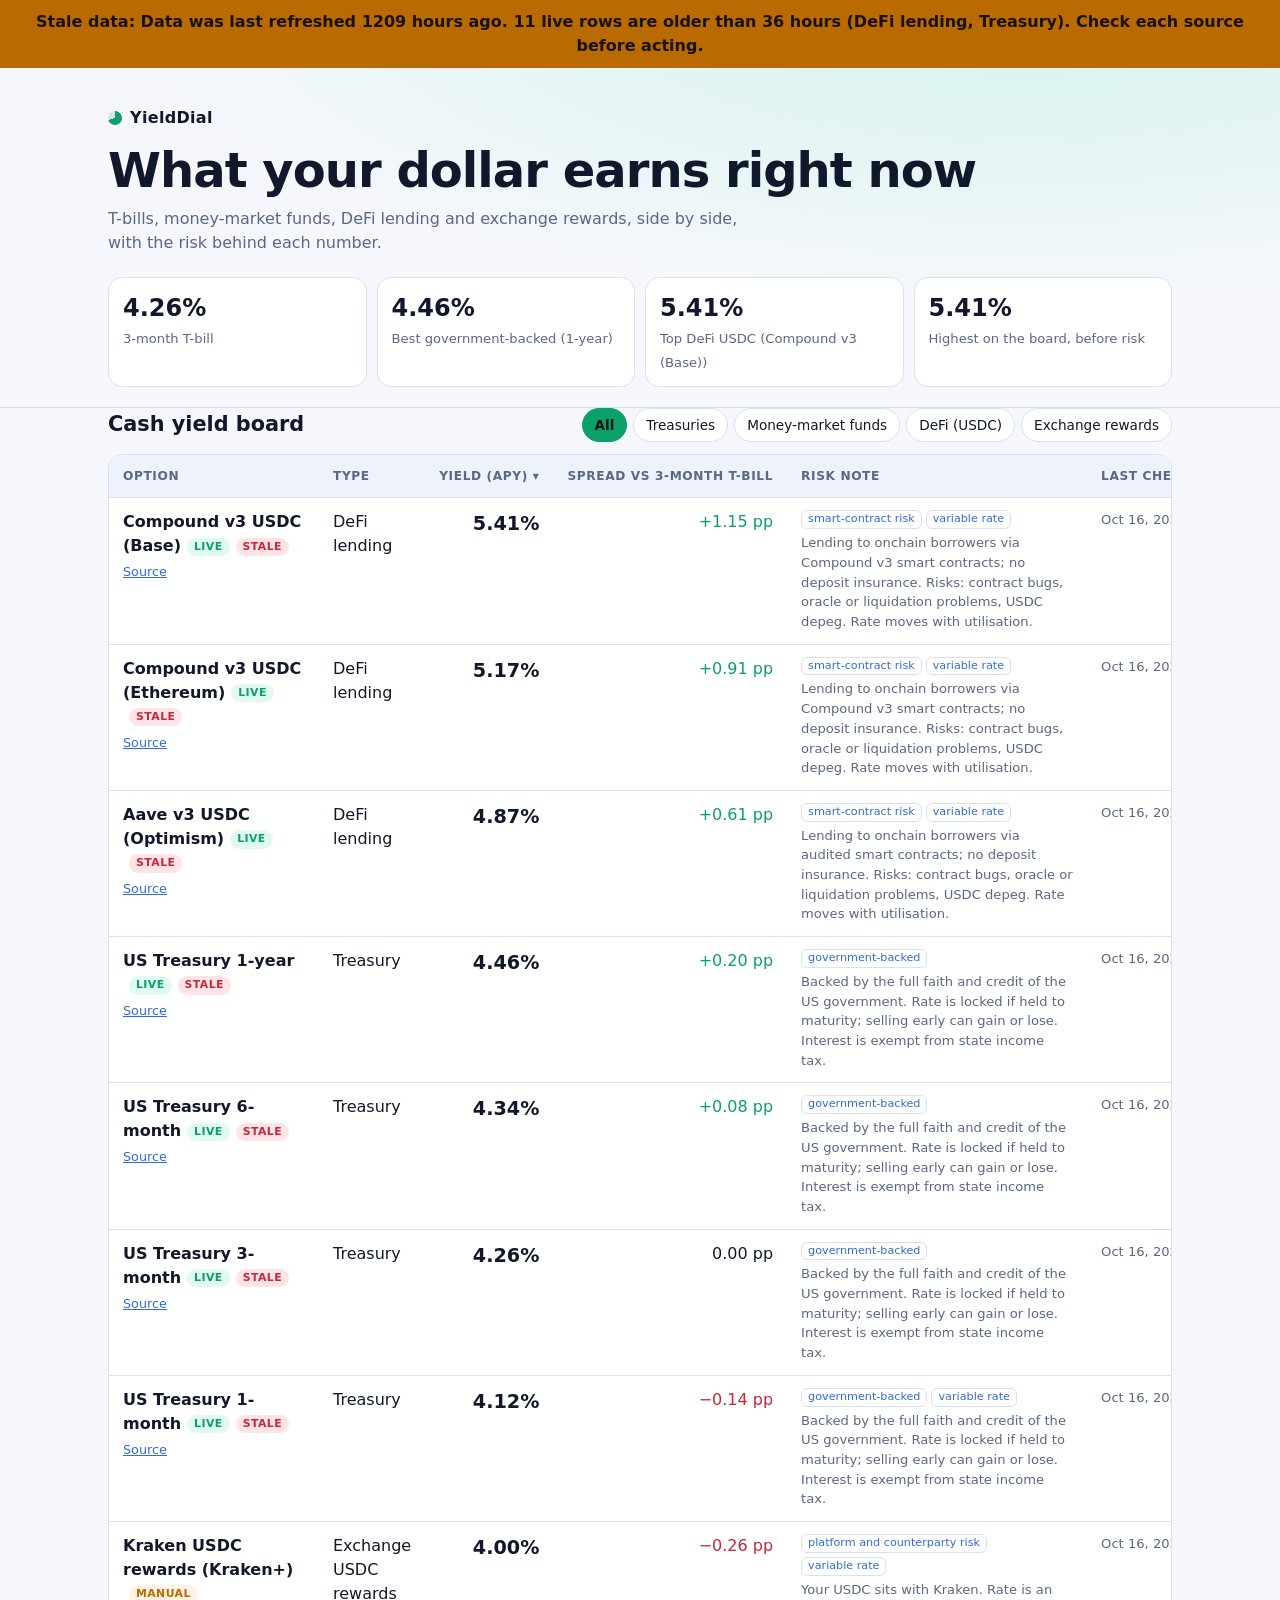
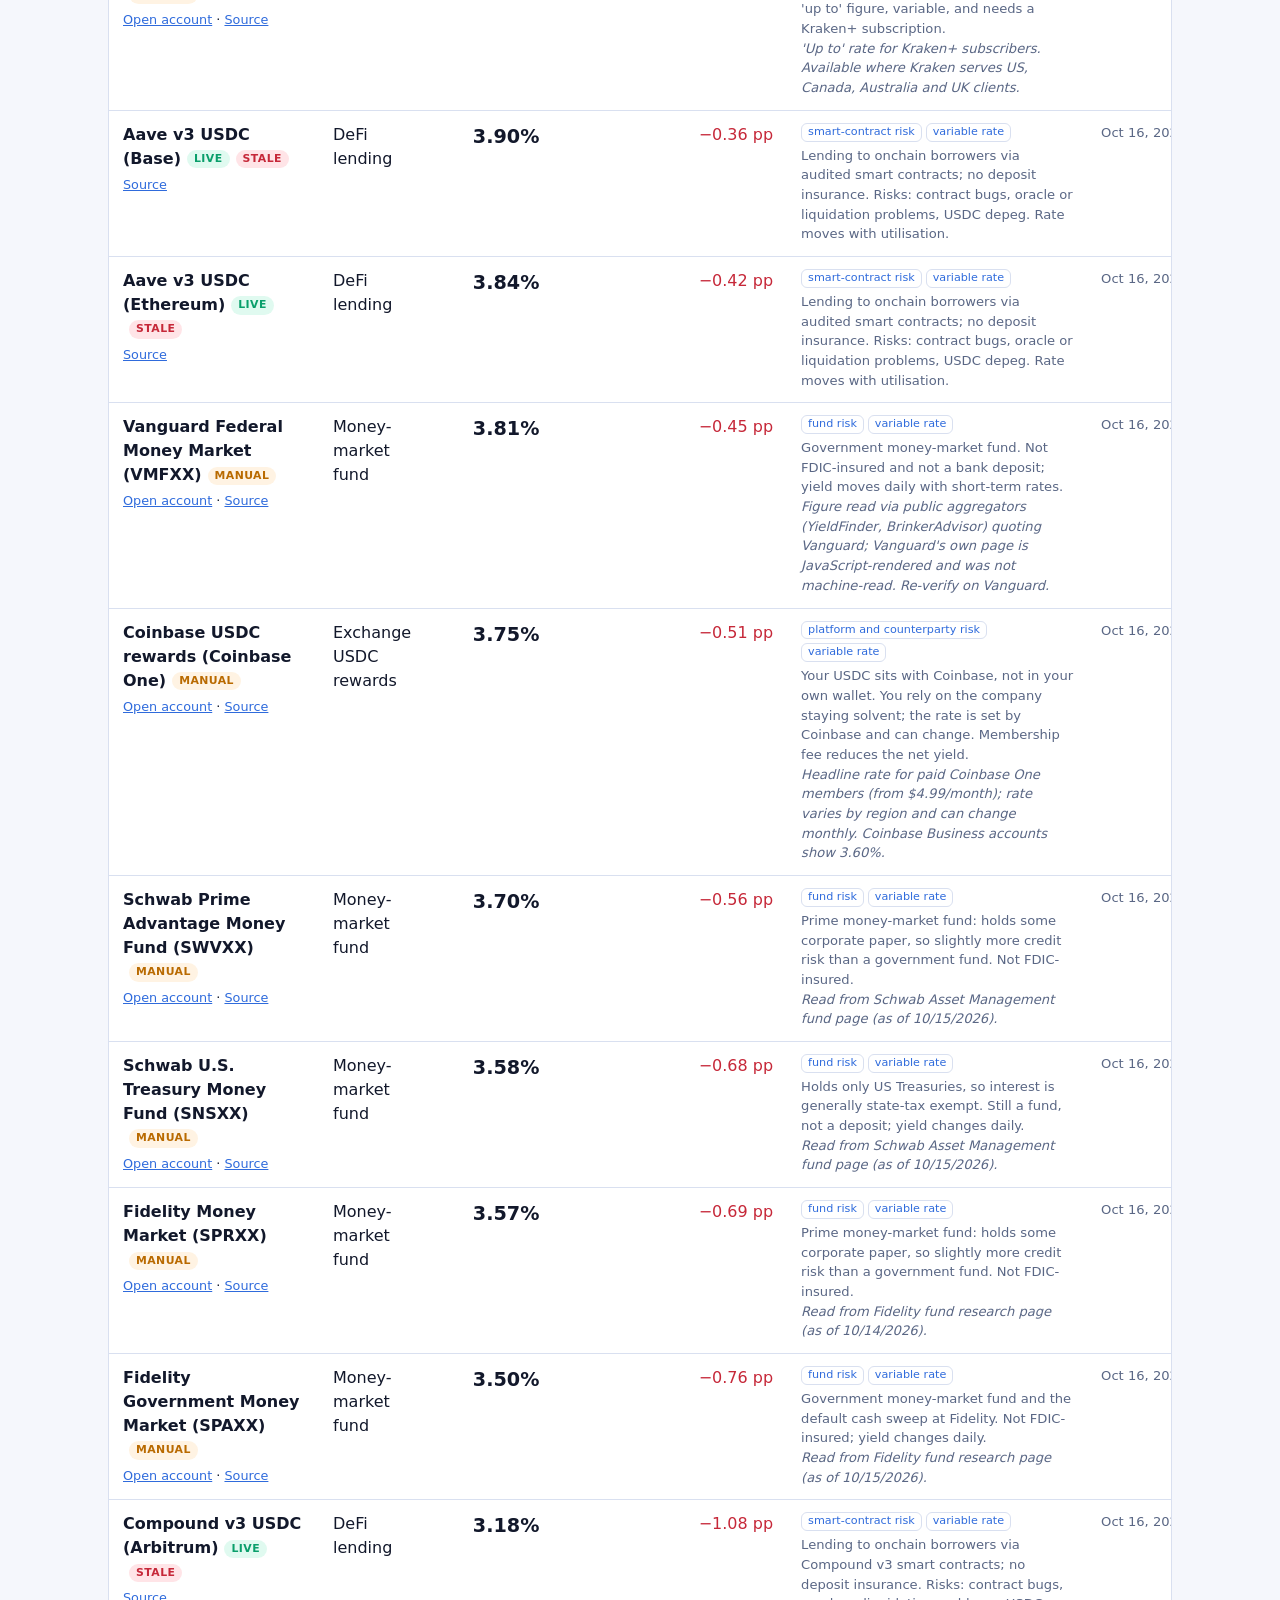
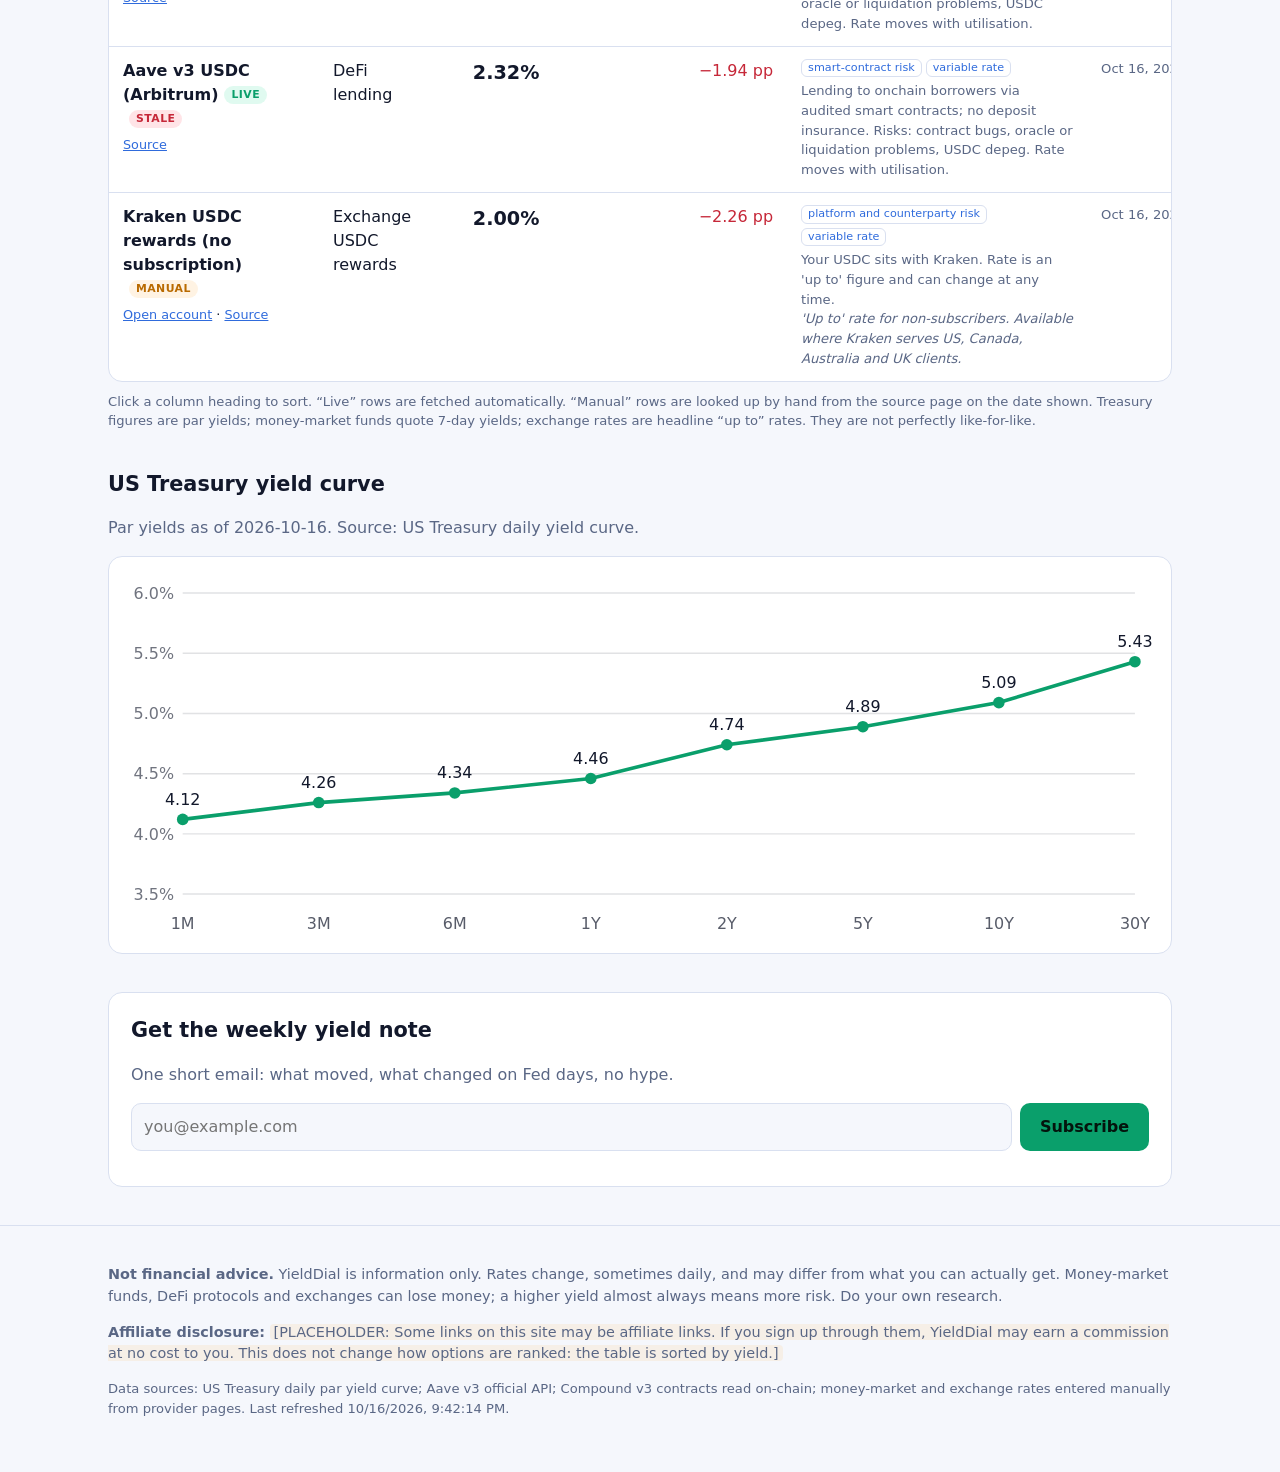
==== index.html @ 5683e56e "Add YieldDial static site Extract the site into the repository root so GitHub Pages can serve it fro" ====
<!doctype html>
<html lang="en">
<head>
  <meta charset="utf-8">
  <meta name="viewport" content="width=device-width, initial-scale=1">
  <title>YieldDial: what your dollar earns right now</title>
  <meta name="description" content="Compare cash yields side by side: US T-bills, money-market funds, Aave and Compound USDC, and exchange USDC rewards, with the risk behind each.">
  <link rel="stylesheet" href="styles.css">
</head>
<body>
  <div id="stale-banner" class="banner" role="alert" hidden></div>

  <header class="hero">
    <div class="wrap">
      <p class="brand"><span class="dot" aria-hidden="true"></span>YieldDial</p>
      <h1>What your dollar earns right now</h1>
      <p class="sub">T-bills, money-market funds, DeFi lending and exchange rewards, side by side, with the risk behind each number.</p>
      <div class="stats" id="stats" aria-live="polite"></div>
    </div>
  </header>

  <main class="wrap">
    <section aria-labelledby="table-h">
      <div class="section-head">
        <h2 id="table-h">Cash yield board</h2>
        <div class="chips" id="filters" role="group" aria-label="Filter by type"></div>
      </div>
      <div class="table-wrap">
        <table id="rates">
          <thead>
            <tr>
              <th data-sort="name" scope="col">Option</th>
              <th data-sort="type" scope="col">Type</th>
              <th data-sort="apy" scope="col" class="num sorted" aria-sort="descending">Yield (APY)</th>
              <th data-sort="spread_vs_3m" scope="col" class="num">Spread vs 3-month T-bill</th>
              <th scope="col">Risk note</th>
              <th data-sort="last_checked" scope="col">Last checked</th>
            </tr>
          </thead>
          <tbody id="tbody"><tr><td colspan="6" class="loading">Loading rates…</td></tr></tbody>
        </table>
      </div>
      <p class="fineprint">Click a column heading to sort. “Live” rows are fetched automatically. “Manual” rows are looked up by hand from the source page on the date shown. Treasury figures are par yields; money-market funds quote 7-day yields; exchange rates are headline “up to” rates. They are not perfectly like-for-like.</p>
    </section>

    <section class="curve" aria-labelledby="curve-h">
      <h2 id="curve-h">US Treasury yield curve</h2>
      <p class="muted" id="curve-sub"></p>
      <div id="curve-chart" role="img" aria-label="Line chart of US Treasury yields by maturity"></div>
    </section>

    <section class="signup" aria-labelledby="nl-h">
      <h2 id="nl-h">Get the weekly yield note</h2>
      <p class="muted">One short email: what moved, what changed on Fed days, no hype.</p>
      <!-- PLACEHOLDER: wire this form to the newsletter provider once the owner has an account. -->
      <form id="nl-form" action="#" method="post" novalidate>
        <label class="sr-only" for="nl-email">Email address</label>
        <input id="nl-email" type="email" placeholder="you@example.com" autocomplete="email" required>
        <button type="submit">Subscribe</button>
      </form>
      <p class="muted small" id="nl-msg" role="status"></p>
    </section>
  </main>

  <footer>
    <div class="wrap">
      <p><strong>Not financial advice.</strong> YieldDial is information only. Rates change, sometimes daily, and may differ from what you can actually get. Money-market funds, DeFi protocols and exchanges can lose money; a higher yield almost always means more risk. Do your own research.</p>
      <p><strong>Affiliate disclosure:</strong> <span class="placeholder">[PLACEHOLDER: Some links on this site may be affiliate links. If you sign up through them, YieldDial may earn a commission at no cost to you. This does not change how options are ranked: the table is sorted by yield.]</span></p>
      <p class="small">Data sources: US Treasury daily par yield curve; Aave v3 official API; Compound v3 contracts read on-chain; money-market and exchange rates entered manually from provider pages. <span id="gen"></span></p>
    </div>
  </footer>
  <script src="app.js"></script>
</body>
</html>
---- styles.css ----
:root{--bg:#0b1020;--panel:#121a30;--panel2:#18223d;--line:#26335a;--text:#e8edf9;--muted:#9aa7c7;--accent:#3ee0a0;--accent2:#6ea8ff;--warn:#ffb454;--bad:#ff6b7a;--radius:14px}
@media (prefers-color-scheme:light){:root{--bg:#f5f7fc;--panel:#fff;--panel2:#eef2fb;--line:#d9e0f0;--text:#12182b;--muted:#5a6785;--accent:#0a9f6b;--accent2:#2f6bdc;--warn:#b96a00;--bad:#c62839}}
*{box-sizing:border-box}
html{-webkit-text-size-adjust:100%}
body{margin:0;background:var(--bg);color:var(--text);font:16px/1.5 system-ui,-apple-system,"Segoe UI",Roboto,sans-serif}
.wrap{max-width:1100px;margin:0 auto;padding:0 18px}
.sr-only{position:absolute;width:1px;height:1px;overflow:hidden;clip:rect(0 0 0 0)}
.banner{background:var(--warn);color:#1a1200;padding:10px 18px;text-align:center;font-weight:600}
.hero{padding:38px 0 20px;border-bottom:1px solid var(--line);background:radial-gradient(900px 300px at 80% -20%,rgba(62,224,160,.18),transparent)}
.brand{display:flex;align-items:center;gap:8px;font-weight:800;letter-spacing:.02em;margin:0 0 14px}
.dot{width:14px;height:14px;border-radius:50%;background:conic-gradient(var(--accent) 0 70%,var(--line) 0)}
h1{font-size:clamp(1.9rem,5vw,3rem);line-height:1.1;margin:0 0 10px;letter-spacing:-.02em}
h2{font-size:1.3rem;margin:0}
.sub{color:var(--muted);max-width:640px;margin:0 0 22px}
.stats{display:grid;grid-template-columns:repeat(auto-fit,minmax(150px,1fr));gap:10px}
.stat{background:var(--panel);border:1px solid var(--line);border-radius:var(--radius);padding:12px 14px}
.stat b{display:block;font-size:1.5rem;font-variant-numeric:tabular-nums}
.stat span{color:var(--muted);font-size:.82rem}
main{padding-top:26px}
section{margin-bottom:38px}
.section-head{display:flex;flex-wrap:wrap;gap:12px;align-items:center;justify-content:space-between;margin-bottom:12px}
.chips{display:flex;flex-wrap:wrap;gap:6px}
.chip{border:1px solid var(--line);background:var(--panel);color:var(--text);padding:6px 12px;border-radius:99px;font:inherit;font-size:.85rem;cursor:pointer}
.chip[aria-pressed=true]{background:var(--accent);color:#04140d;border-color:var(--accent);font-weight:700}
.table-wrap{background:var(--panel);border:1px solid var(--line);border-radius:var(--radius);overflow:hidden}
table{width:100%;border-collapse:collapse}
th,td{padding:12px 14px;text-align:left;vertical-align:top;border-bottom:1px solid var(--line)}
th{font-size:.76rem;text-transform:uppercase;letter-spacing:.05em;color:var(--muted);background:var(--panel2);user-select:none;white-space:nowrap}
th[data-sort]{cursor:pointer}
th.sorted::after{content:" ▾"}th.sorted.asc::after{content:" ▴"}
tr:last-child td{border-bottom:0}
.num{text-align:right;font-variant-numeric:tabular-nums;white-space:nowrap}
td.apy{font-size:1.2rem;font-weight:800}
.name{font-weight:650}
.badge{display:inline-block;font-size:.68rem;font-weight:700;padding:1px 7px;border-radius:99px;margin-left:6px;vertical-align:middle;text-transform:uppercase;letter-spacing:.04em}
.badge.live{background:rgba(62,224,160,.16);color:var(--accent)}
.badge.manual{background:rgba(255,180,84,.16);color:var(--warn)}
.badge.stale{background:rgba(255,107,122,.18);color:var(--bad)}
.pos{color:var(--accent)}.neg{color:var(--bad)}
.tags{display:flex;flex-wrap:wrap;gap:4px;margin-bottom:4px}
.tag{font-size:.7rem;border:1px solid var(--line);border-radius:6px;padding:0 6px;color:var(--accent2)}
.risk{font-size:.82rem;color:var(--muted);max-width:380px}
td.rsk{min-width:300px}
.links{font-size:.8rem;margin-top:4px}
a{color:var(--accent2)}
.sm{font-size:.82rem;color:var(--muted);white-space:nowrap}
.fineprint,.muted{color:var(--muted)}
.fineprint{font-size:.82rem;margin-top:10px}
.small{font-size:.82rem}
.loading{text-align:center;color:var(--muted);padding:30px}
#curve-chart{background:var(--panel);border:1px solid var(--line);border-radius:var(--radius);padding:10px}
#curve-chart svg{width:100%;height:auto;display:block}
.signup{background:var(--panel);border:1px solid var(--line);border-radius:var(--radius);padding:22px}
.signup form{display:flex;gap:8px;flex-wrap:wrap;margin:12px 0 6px}
.signup input{flex:1 1 220px;padding:11px 12px;border-radius:10px;border:1px solid var(--line);background:var(--bg);color:var(--text);font:inherit}
.signup button{padding:11px 20px;border:0;border-radius:10px;background:var(--accent);color:#04140d;font:inherit;font-weight:700;cursor:pointer}
footer{border-top:1px solid var(--line);padding:24px 0 40px;color:var(--muted);font-size:.9rem}
.placeholder{background:rgba(255,180,84,.12);padding:0 4px;border-radius:4px}
@media (max-width:760px){
  thead{display:none}
  table,tbody,tr,td{display:block;width:100%}
  tr{padding:12px 14px;border-bottom:1px solid var(--line);display:grid;grid-template-columns:1fr auto;gap:2px 10px}
  td{padding:0;border:0}
  td.opt{grid-column:1/2;grid-row:1}
  td.apy{grid-column:2/3;grid-row:1;text-align:right}
  td.typ{grid-column:1/3;color:var(--muted);font-size:.85rem}
  td.spr{grid-column:1/3;font-size:.85rem}
  td.rsk{grid-column:1/3;margin-top:6px}
  td.chk{grid-column:1/3;margin-top:4px}
  td::before{content:attr(data-label);color:var(--muted);font-size:.72rem;text-transform:uppercase;letter-spacing:.04em;margin-right:6px}
  td.opt::before,td.apy::before,td.typ::before,td.rsk::before{content:""}
  .num{text-align:left}td.apy{text-align:right}
  .risk{max-width:none}
}
td.opt{min-width:210px}
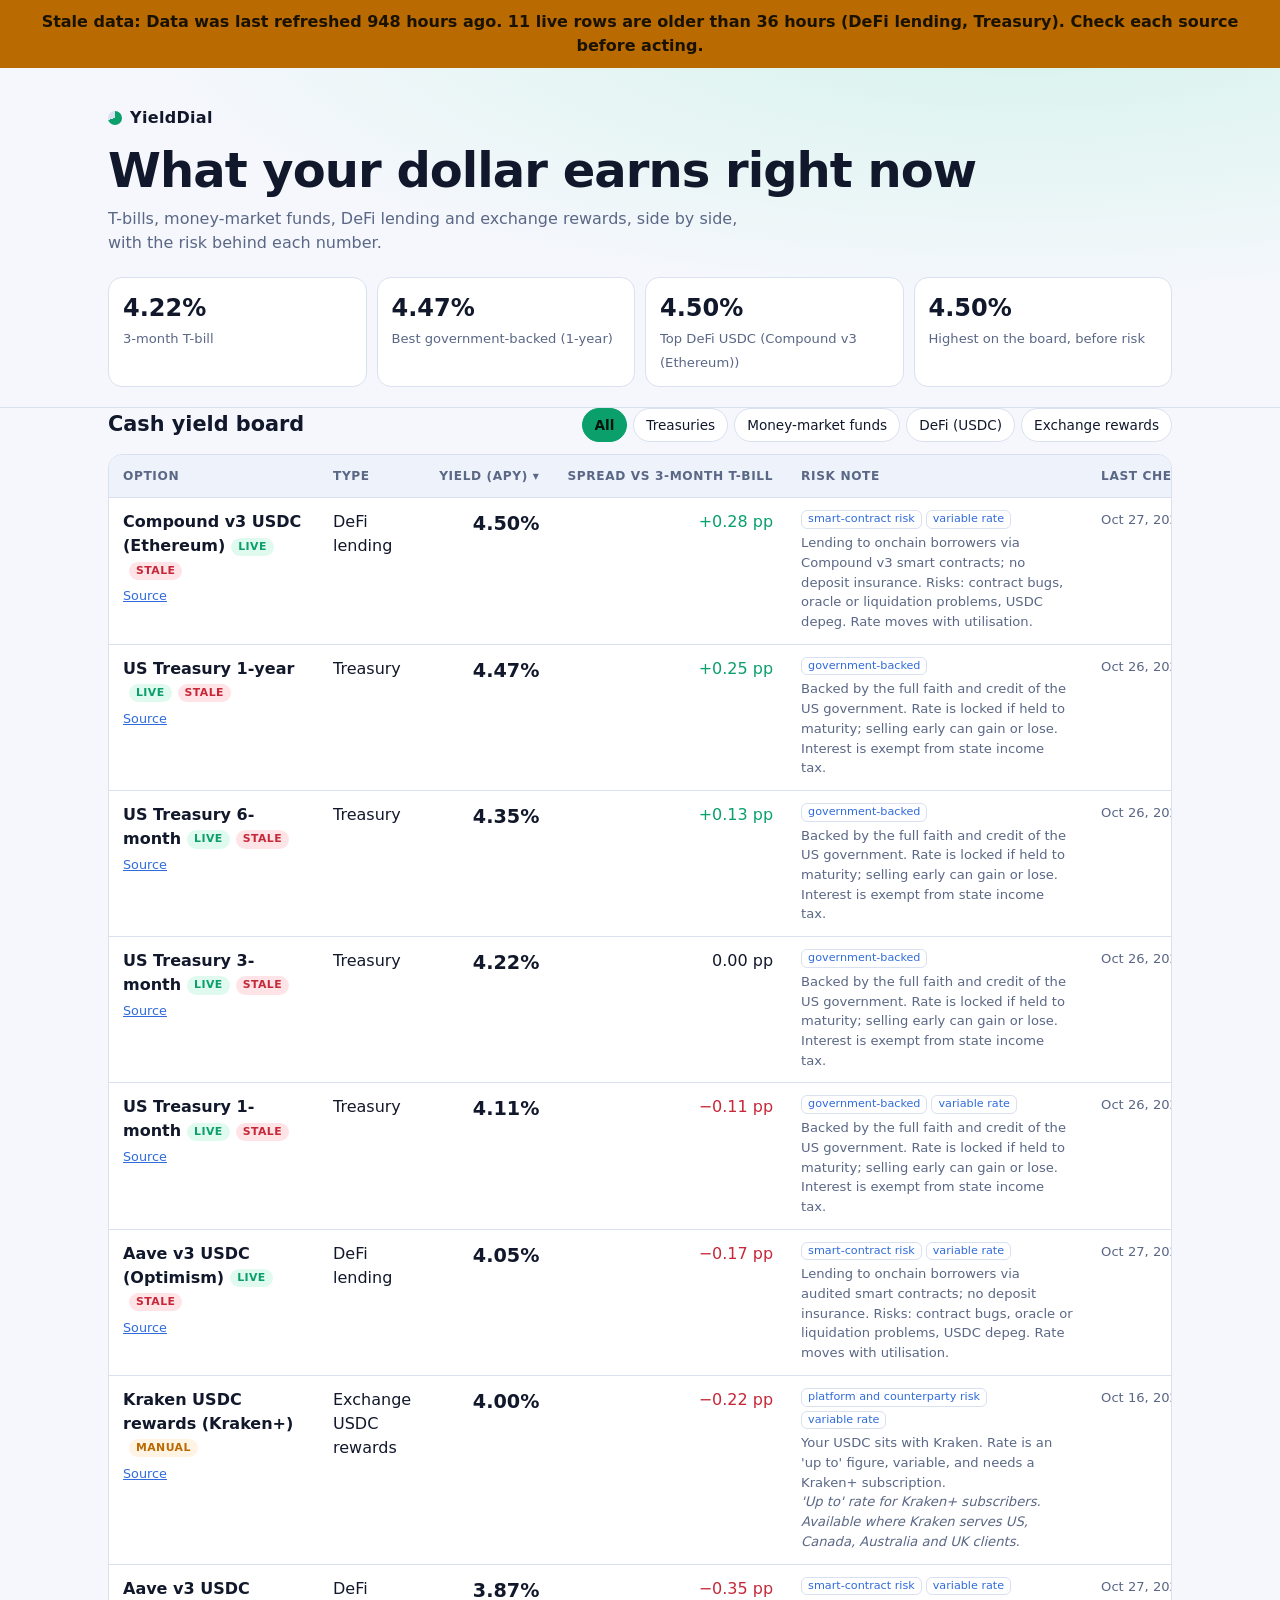
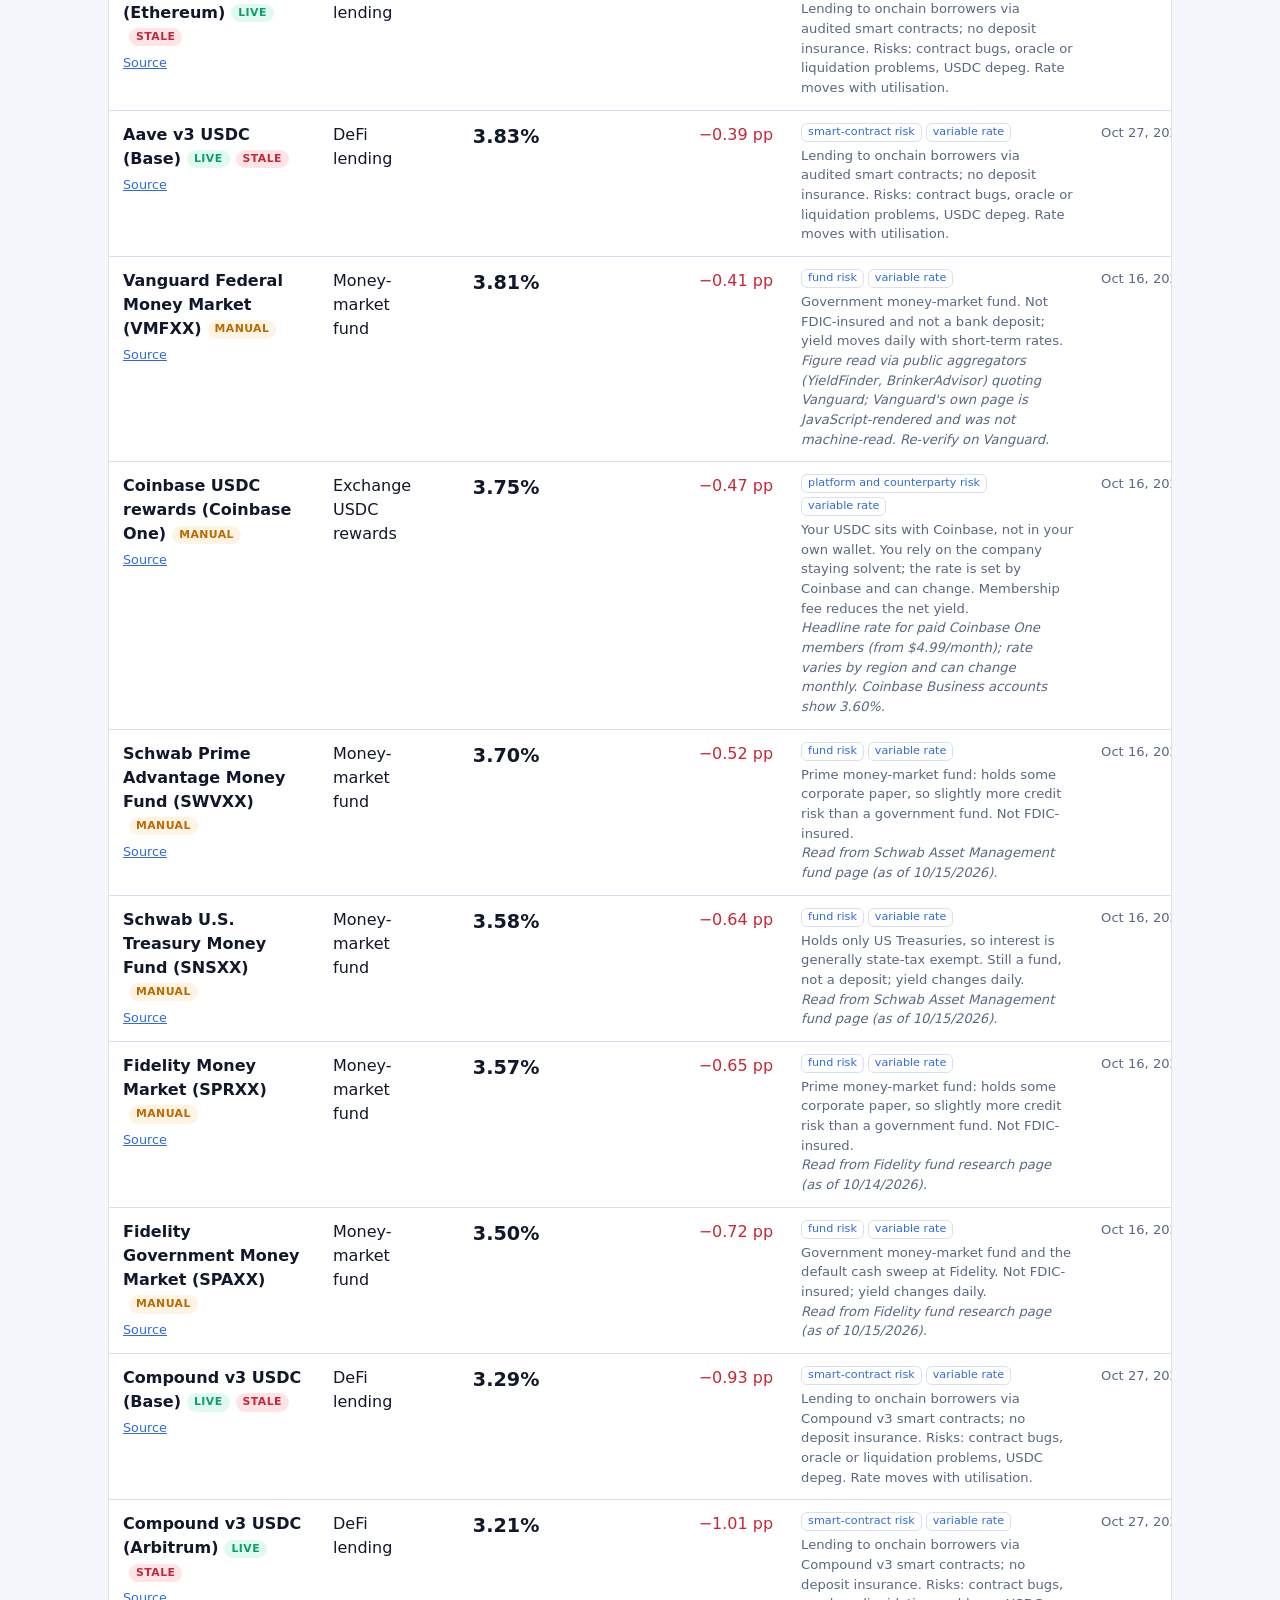
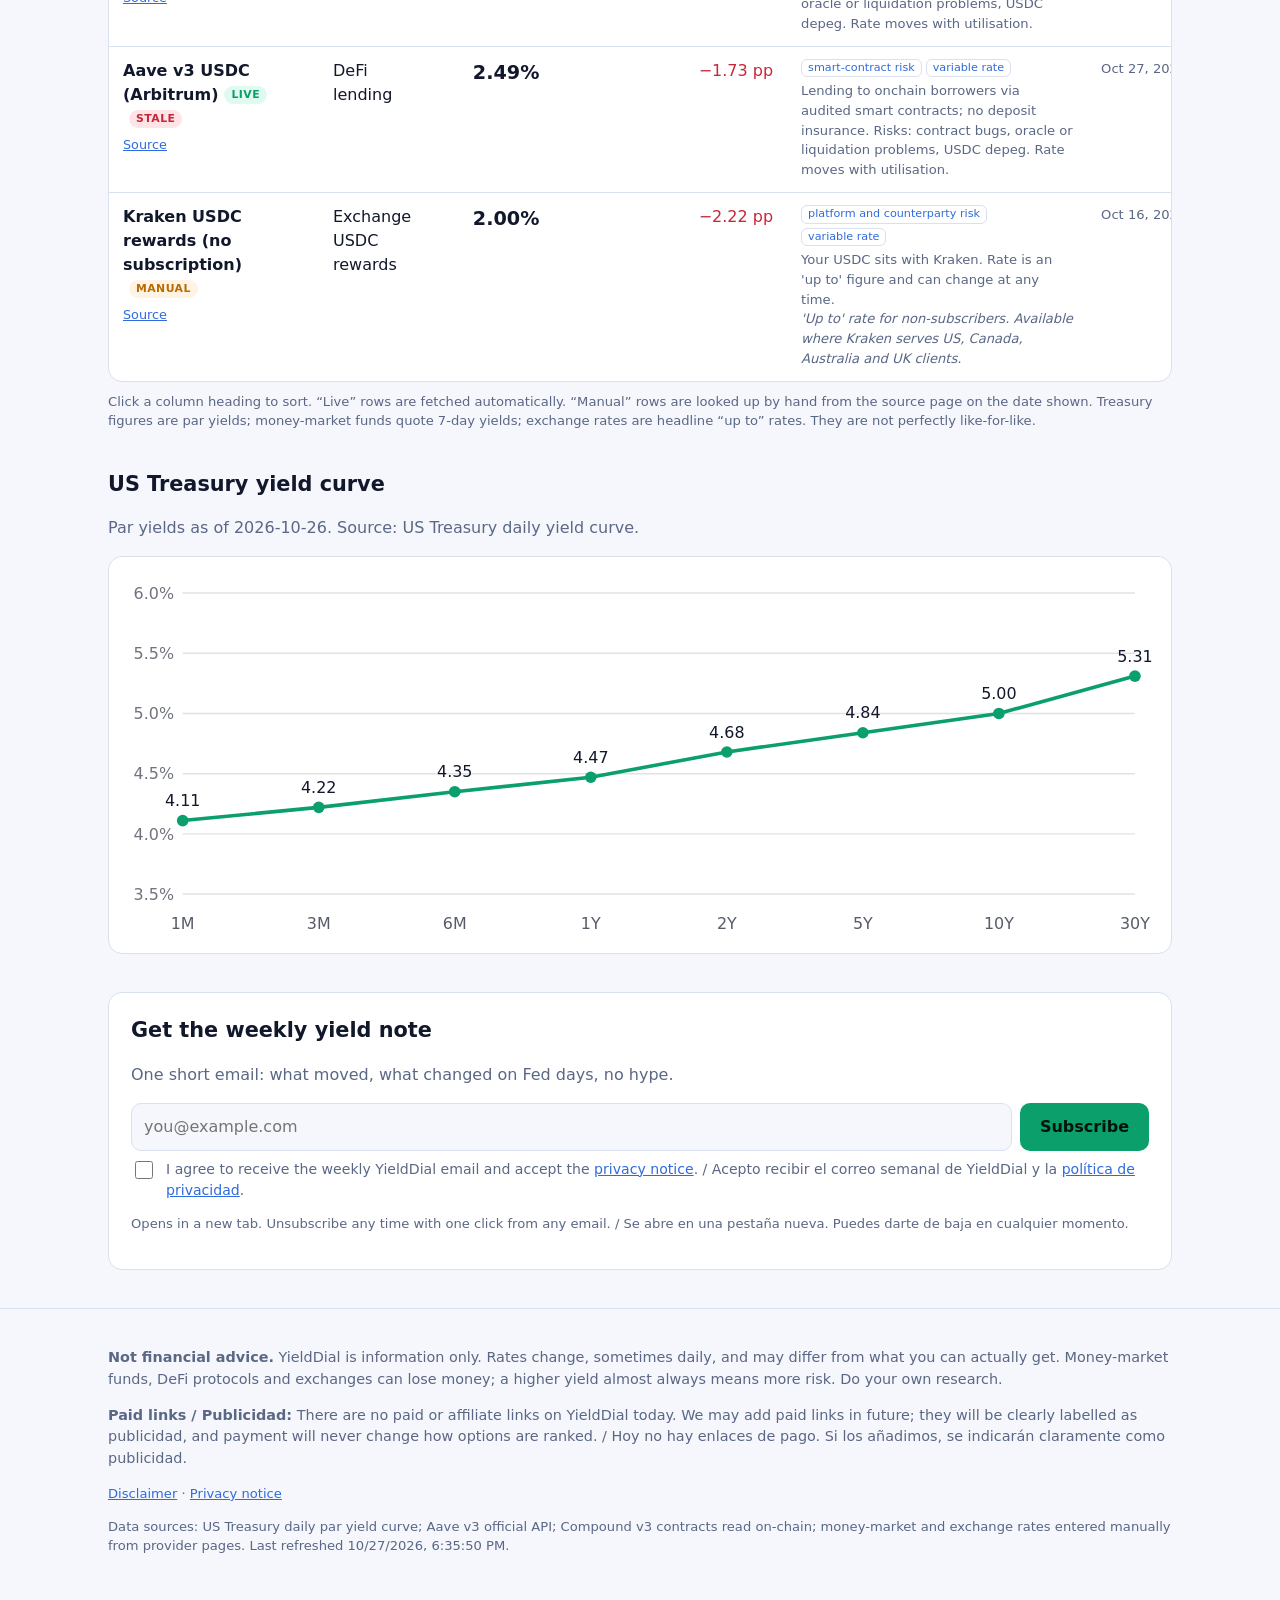
==== commit 39bf2475: "Add newsletter signup, privacy notice (team + hello@yielddial.com), disclaimer; hide placeholder aff" ====
--- a/index.html
+++ b/index.html
@@ -52,20 +52,25 @@
     <section class="signup" aria-labelledby="nl-h">
       <h2 id="nl-h">Get the weekly yield note</h2>
       <p class="muted">One short email: what moved, what changed on Fed days, no hype.</p>
-      <!-- PLACEHOLDER: wire this form to the newsletter provider once the owner has an account. -->
-      <form id="nl-form" action="#" method="post" novalidate>
+      <form id="nl-form" action="https://buttondown.com/api/emails/embed-subscribe/yielddial" method="post" target="_blank" rel="noopener">
         <label class="sr-only" for="nl-email">Email address</label>
-        <input id="nl-email" type="email" placeholder="you@example.com" autocomplete="email" required>
+        <input id="nl-email" type="email" name="email" placeholder="you@example.com" autocomplete="email" required>
+        <input type="hidden" value="1" name="embed">
         <button type="submit">Subscribe</button>
+        <label class="consent" for="nl-consent">
+          <input id="nl-consent" type="checkbox" name="consent" value="yes" required>
+          <span>I agree to receive the weekly YieldDial email and accept the <a href="privacy.html">privacy notice</a>. / Acepto recibir el correo semanal de YieldDial y la <a href="privacy.html">política de privacidad</a>.</span>
+        </label>
       </form>
-      <p class="muted small" id="nl-msg" role="status"></p>
-    </section>
+      <p class="muted small">Opens in a new tab. Unsubscribe any time with one click from any email. / Se abre en una pestaña nueva. Puedes darte de baja en cualquier momento.</p>
+          </section>
   </main>
 
   <footer>
     <div class="wrap">
       <p><strong>Not financial advice.</strong> YieldDial is information only. Rates change, sometimes daily, and may differ from what you can actually get. Money-market funds, DeFi protocols and exchanges can lose money; a higher yield almost always means more risk. Do your own research.</p>
-      <p><strong>Affiliate disclosure:</strong> <span class="placeholder">[PLACEHOLDER: Some links on this site may be affiliate links. If you sign up through them, YieldDial may earn a commission at no cost to you. This does not change how options are ranked: the table is sorted by yield.]</span></p>
+      <p><strong>Paid links / Publicidad:</strong> There are no paid or affiliate links on YieldDial today. We may add paid links in future; they will be clearly labelled as publicidad, and payment will never change how options are ranked. / Hoy no hay enlaces de pago. Si los añadimos, se indicarán claramente como publicidad.</p>
+      <p class="small"><a href="disclaimer.html">Disclaimer</a> · <a href="privacy.html">Privacy notice</a></p>
       <p class="small">Data sources: US Treasury daily par yield curve; Aave v3 official API; Compound v3 contracts read on-chain; money-market and exchange rates entered manually from provider pages. <span id="gen"></span></p>
     </div>
   </footer>
--- a/styles.css
+++ b/styles.css
@@ -54,8 +54,12 @@
 .signup form{display:flex;gap:8px;flex-wrap:wrap;margin:12px 0 6px}
 .signup input{flex:1 1 220px;padding:11px 12px;border-radius:10px;border:1px solid var(--line);background:var(--bg);color:var(--text);font:inherit}
 .signup button{padding:11px 20px;border:0;border-radius:10px;background:var(--accent);color:#04140d;font:inherit;font-weight:700;cursor:pointer}
+ .signup .consent{flex:1 1 100%;display:flex;gap:10px;align-items:flex-start;font-size:.88rem;color:var(--muted);cursor:pointer}
+.signup .consent input{flex:0 0 auto;width:18px;height:18px;margin-top:2px;padding:0;accent-color:var(--accent)}
+.signup .consent a,footer a{color:var(--accent2)}
+.doc{max-width:760px;padding-top:30px;padding-bottom:40px}
+.doc h1{font-size:2rem}.doc h2{margin:26px 0 6px}.doc a{color:var(--accent2)}
 footer{border-top:1px solid var(--line);padding:24px 0 40px;color:var(--muted);font-size:.9rem}
-.placeholder{background:rgba(255,180,84,.12);padding:0 4px;border-radius:4px}
 @media (max-width:760px){
   thead{display:none}
   table,tbody,tr,td{display:block;width:100%}
